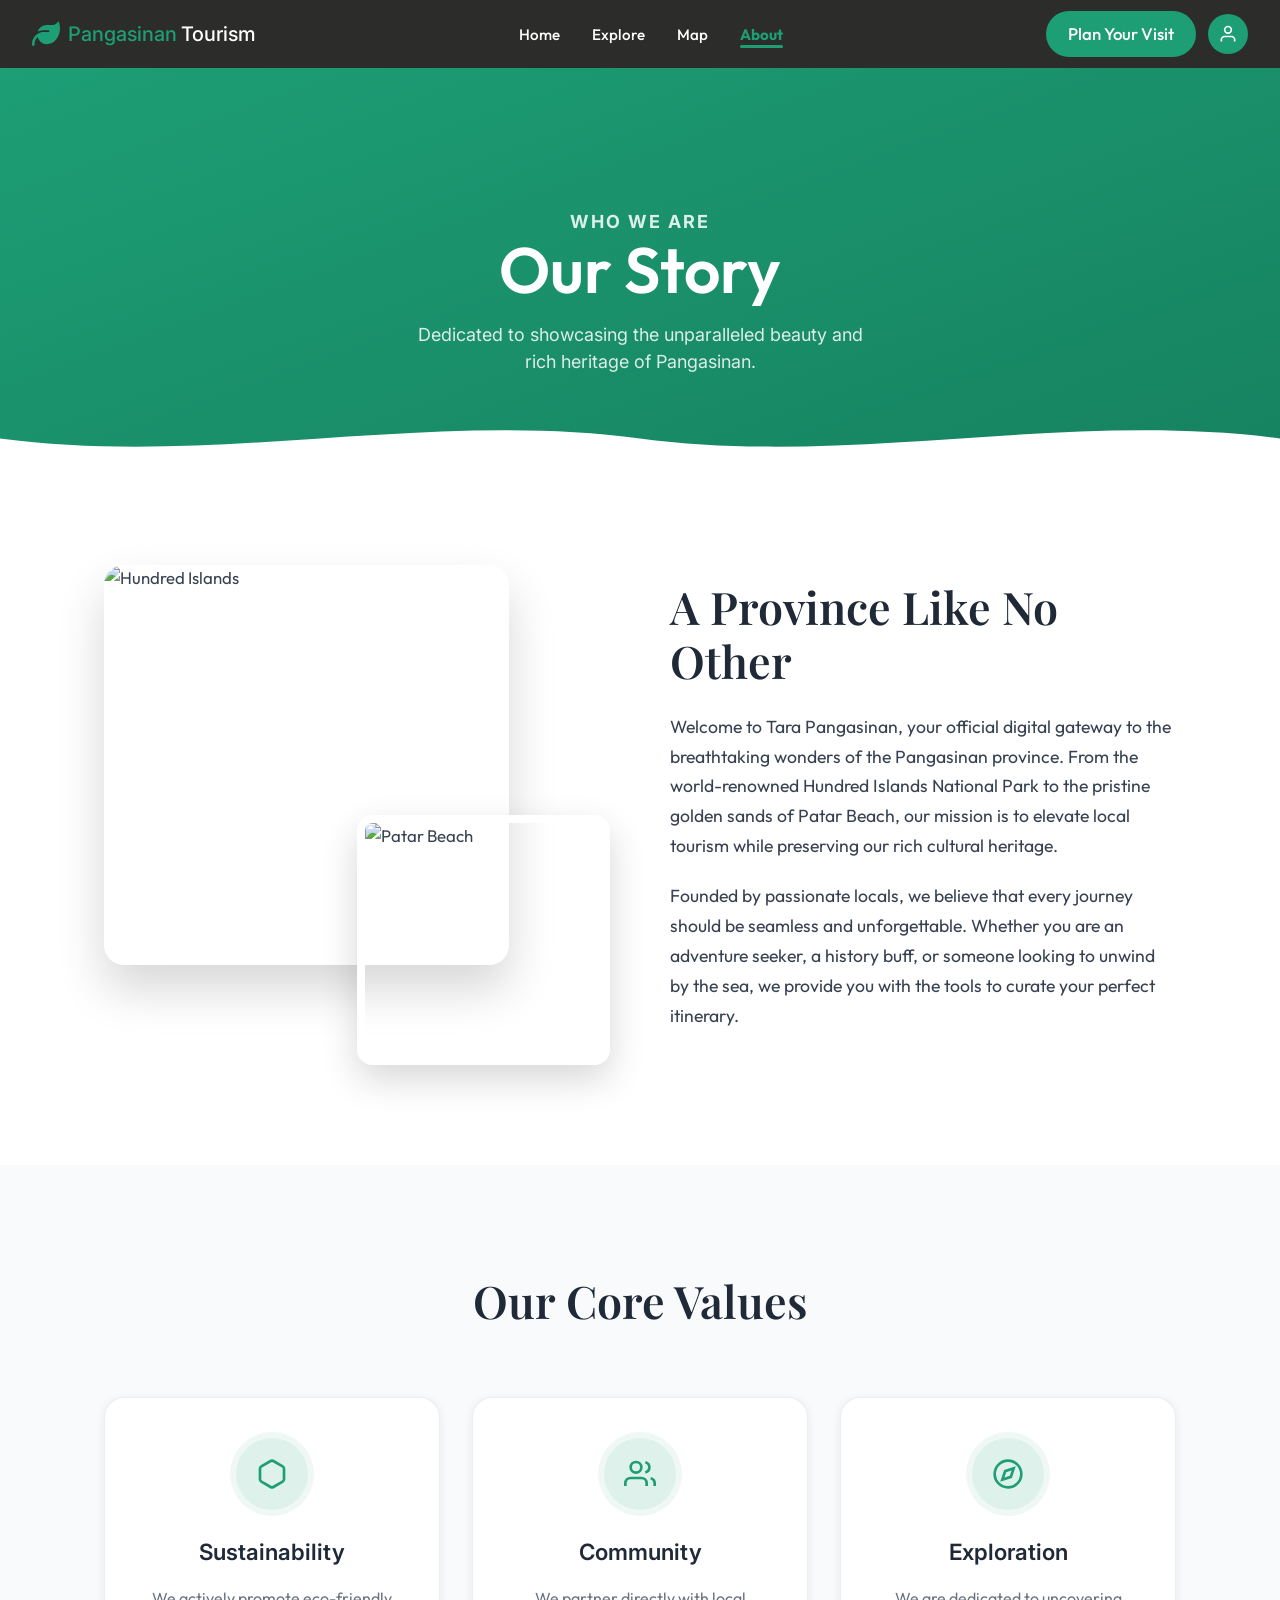
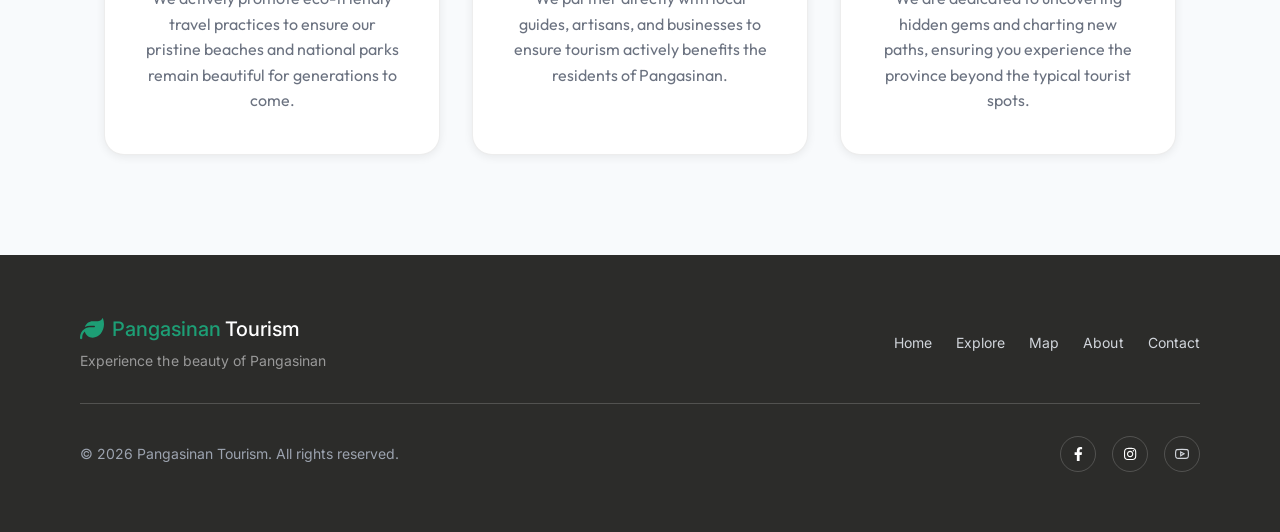
==== about.html @ 825ba8ad "Initial commit" ====
﻿<!DOCTYPE html>
<html lang="en">
<head>
    <meta charset="UTF-8">
    <meta name="viewport" content="width=device-width, initial-scale=1.0">

    <meta name="description" content="Learn about Tara Pangasinan, our mission, and the rich history of the Pangasinan province.">
    <meta property="og:title" content="About | Tara Pangasinan">
    <meta property="og:description" content="Learn about Tara Pangasinan, our mission, and the rich history of the Pangasinan province.">
    <meta property="og:type" content="website">
    <link rel="preconnect" href="https://fonts.googleapis.com">
    <link rel="preconnect" href="https://fonts.gstatic.com" crossorigin>
    <link href="https://fonts.googleapis.com/css2?family=Inter:wght@400;500;600;700&family=Outfit:wght@300;400;500;600;700&family=Playfair+Display:ital,wght@0,400;0,500;0,600;0,700;1,400&display=swap" rel="stylesheet">
    <link rel="stylesheet" href="css/global/variables.css">
    <link rel="stylesheet" href="css/global/base.css">
    <link rel="stylesheet" href="css/global/navbar.css">
    <link rel="stylesheet" href="css/global/footer.css">
    <link rel="stylesheet" href="css/pages/about/main.css">
    <link rel="icon" type="image/svg+xml" href="assets/Home Page/Logo.svg">
    <title>About | Tara Pangasinan</title>
</head>
<body>

    <!-- Navbar -->
    <nav class="navbar">
        <div class="logo">
            <img src="assets/Home Page/Logo.svg" alt="Logo" width="28" height="28">
            <div class="logo-text">
                <span class="green">Pangasinan</span>
                <span class="white">Tourism</span>
            </div>
        </div>
        <ul class="nav-links">
            <li><a href="home.html">Home</a></li>
            <li><a href="explore.html">Explore</a></li>
            <li><a href="map.html">Map</a></li>
            <li><a href="about.html" class="active">About</a></li>
        </ul>
        <div class="nav-action">
            <a href="plan.html" class="btn-primary-outline">Plan Your Visit</a>
            <a href="profile.html" class="nav-profile-icon" title="My Profile">
                <svg width="20" height="20" viewBox="0 0 24 24" fill="none" stroke="currentColor" stroke-width="2"><path d="M20 21v-2a4 4 0 0 0-4-4H8a4 4 0 0 0-4 4v2"></path><circle cx="12" cy="7" r="4"></circle></svg>
            </a>
        </div>
        <div class="hamburger">
            <span></span><span></span><span></span>
        </div>
    </nav>

    <!-- Hero -->
    <header class="about-hero">
        <div class="about-hero-content">
            <p class="about-hero-label">Who We Are</p>
            <h1>Our Story</h1>
            <p>Dedicated to showcasing the unparalleled beauty and rich heritage of Pangasinan.</p>
        </div>
        <svg class="about-hero-wave" viewBox="0 0 1440 64" xmlns="http://www.w3.org/2000/svg" preserveAspectRatio="none">
            <path d="M0,32 C240,64 480,0 720,32 C960,64 1200,0 1440,32 L1440,64 L0,64 Z" fill="#ffffff"/>
        </svg>
    </header>

    <!-- Story Section -->
    <section class="story-section">
        <div class="container story-grid">
            <div class="story-images">
                <img src="https://images.unsplash.com/photo-1544253138-09cb9f3f4e3c?w=800" alt="Hundred Islands" class="story-img-main">
                <img src="https://images.unsplash.com/photo-1507525428034-b723cf961d3e?w=800" alt="Patar Beach" class="story-img-sub">
            </div>
            <div class="story-content">
                <h2>A Province Like No Other</h2>
                <p>Welcome to Tara Pangasinan, your official digital gateway to the breathtaking wonders of the Pangasinan province. From the world-renowned Hundred Islands National Park to the pristine golden sands of Patar Beach, our mission is to elevate local tourism while preserving our rich cultural heritage.</p>
                <p>Founded by passionate locals, we believe that every journey should be seamless and unforgettable. Whether you are an adventure seeker, a history buff, or someone looking to unwind by the sea, we provide you with the tools to curate your perfect itinerary.</p>
            </div>
        </div>
    </section>

    <!-- Values Section -->
    <section class="values-section">
        <div class="container">
            <div class="values-header">
                <h2>Our Core Values</h2>
            </div>
            <div class="values-grid">
                <!-- Value 1 -->
                <div class="value-card">
                    <div class="value-icon">
                        <svg width="32" height="32" viewBox="0 0 24 24" fill="none" stroke="currentColor" stroke-width="2"><path d="M21 16V8a2 2 0 0 0-1-1.73l-7-4a2 2 0 0 0-2 0l-7 4A2 2 0 0 0 3 8v8a2 2 0 0 0 1 1.73l7 4a2 2 0 0 0 2 0l7-4A2 2 0 0 0 21 16z"></path></svg>
                    </div>
                    <h3>Sustainability</h3>
                    <p>We actively promote eco-friendly travel practices to ensure our pristine beaches and national parks remain beautiful for generations to come.</p>
                </div>
                <!-- Value 2 -->
                <div class="value-card">
                    <div class="value-icon">
                        <svg width="32" height="32" viewBox="0 0 24 24" fill="none" stroke="currentColor" stroke-width="2"><path d="M17 21v-2a4 4 0 0 0-4-4H5a4 4 0 0 0-4 4v2"></path><circle cx="9" cy="7" r="4"></circle><path d="M23 21v-2a4 4 0 0 0-3-3.87"></path><path d="M16 3.13a4 4 0 0 1 0 7.75"></path></svg>
                    </div>
                    <h3>Community</h3>
                    <p>We partner directly with local guides, artisans, and businesses to ensure tourism actively benefits the residents of Pangasinan.</p>
                </div>
                <!-- Value 3 -->
                <div class="value-card">
                    <div class="value-icon">
                        <svg width="32" height="32" viewBox="0 0 24 24" fill="none" stroke="currentColor" stroke-width="2"><circle cx="12" cy="12" r="10"></circle><polygon points="16.24 7.76 14.12 14.12 7.76 16.24 9.88 9.88 16.24 7.76"></polygon></svg>
                    </div>
                    <h3>Exploration</h3>
                    <p>We are dedicated to uncovering hidden gems and charting new paths, ensuring you experience the province beyond the typical tourist spots.</p>
                </div>
            </div>
        </div>
    </section>

    <!-- Footer -->
    <footer class="footer-section">
        <div class="footer-wrapper">
            <div class="footer-top">
                <div class="footer-brand">
                    <div class="footer-logo">
                        <img src="assets/Home Page/Logo.svg" alt="Logo" width="24" height="24">
                        <div class="footer-logo-text">
                            <span class="green">Pangasinan</span>
                            <span class="white">Tourism</span>
                        </div>
                    </div>
                    <p class="footer-desc">Experience the beauty of Pangasinan</p>
                </div>
                <div class="footer-links">
                    <a href="home.html">Home</a>
                    <a href="explore.html">Explore</a>
                    <a href="map.html">Map</a>
                    <a href="about.html">About</a>
                    <a href="contact.html">Contact</a>
                </div>
            </div>
            <div class="footer-divider"></div>
            <div class="footer-bottom">
                <p class="footer-copy">&copy; 2026 Pangasinan Tourism. All rights reserved.</p>
                <div class="social-icons">
                    <a href="#" class="social-icon"><img src="assets/Home Page/Facebook.svg" alt="Facebook"></a>
                    <a href="#" class="social-icon"><img src="assets/Home Page/instagram.svg" alt="Instagram"></a>
                    <a href="#" class="social-icon">
                        <svg width="14" height="14" viewBox="0 0 24 24" fill="none" stroke="#D1D5DB" stroke-width="2"><path d="M22.54 6.42a2.78 2.78 0 0 0-1.94-2C18.88 4 12 4 12 4s-6.88 0-8.6.46a2.78 2.78 0 0 0-1.94 2A29 29 0 0 0 1 11.75a29 29 0 0 0 .46 5.33 2.78 2.78 0 0 0 1.94 2C5.12 19.5 12 19.5 12 19.5s6.88 0 8.6-.46a2.78 2.78 0 0 0 1.94-2 29 29 0 0 0 .46-5.33 29 29 0 0 0-.46-5.33z"></path><polygon points="9.75 15.02 15.5 11.75 9.75 8.48 9.75 15.02"></polygon></svg>
                    </a>
                </div>
            </div>
        </div>
    </footer>

    <script src="js/main.js"></script>
</body>
</html>
---- css/global/variables.css ----
:root {
    --primary: #14b8a6;
    /* Teal */
    --primary-dark: #0f766e;
    --dark: #1f2937;
    --dark-footer: #2C2C2A;
    --light: #f8fafc;
    --white: #ffffff;
    --text: #374151;
    --text-light: #6b7280;
    --border: #e5e7eb;

    /* Brand Colors (Guidelines) */
    --brand-green: #1D9E75;
    --brand-green-hover: #168260;
    --off-white: #F1EFE8;
    --placeholder: #B4B2A9;

    /* Category Colors */
    --cat-beach: #0ea5e9;
    --cat-nature: #10b981;
    --cat-historical: #78716c;
    --cat-festival: #f59e0b;
    --cat-food: #ef4444;

    --shadow-sm: 0 1px 4px rgba(0, 0, 0, 0.08), 0 0 0 1px rgba(0, 0, 0, 0.04);
    --shadow: 0 4px 12px rgba(0, 0, 0, 0.10), 0 1px 4px rgba(0, 0, 0, 0.06);
    --shadow-md: 0 8px 20px rgba(0, 0, 0, 0.12), 0 2px 6px rgba(0, 0, 0, 0.07);
    --shadow-lg: 0 16px 32px rgba(0, 0, 0, 0.13), 0 6px 12px rgba(0, 0, 0, 0.07);
}
---- css/global/base.css ----
* {
    margin: 0;
    padding: 0;
    box-sizing: border-box;
}

html {
    scroll-behavior: smooth;
}

body {
    font-family: 'Outfit', sans-serif;
    color: var(--text);
    background-color: var(--light);
    line-height: 1.6;
    font-size: 1.05rem;
}

h1,
h2,
h3,
h4,
h5,
h6 {
    color: var(--dark);
    font-weight: 600;
}

a {
    text-decoration: none;
    color: inherit;
}

.container {
    max-width: 1200px;
    margin: 0 auto;
    padding: 0 5%;
}

.text-center {
    text-align: center;
}

.w-100 {
    width: 100%;
}

.mb-10 {
    margin-bottom: 10px;
}

/* Global Buttons */
.btn-primary {
    display: inline-flex;
    justify-content: center;
    align-items: center;
    background: var(--brand-green);
    color: var(--white);
    border-radius: 99px;
    padding: 12px 24px;
    font-family: 'Inter', sans-serif;
    font-size: 16px;
    font-weight: 500;
    line-height: 24px;
    text-decoration: none;
    transition: background 0.25s, transform 0.2s, box-shadow 0.25s;
    border: none;
    cursor: pointer;
    box-shadow: 0 2px 8px rgba(29, 158, 117, 0.35);
}

.btn-primary:hover {
    background: var(--brand-green-hover);
    box-shadow: 0 4px 14px rgba(29, 158, 117, 0.45);
    transform: translateY(-1px);
}

.btn-outline {
    display: inline-flex;
    justify-content: center;
    align-items: center;
    border: 1.5px solid rgba(44,44,42,0.30);
    color: var(--dark-footer);
    border-radius: 99px;
    padding: 12px 32px;
    font-family: 'Inter', sans-serif;
    font-size: 16px;
    font-weight: 500;
    line-height: 24px;
    text-decoration: none;
    transition: background 0.25s, border-color 0.25s, transform 0.2s;
    background: transparent;
    cursor: pointer;
}

.btn-outline:hover {
    background: rgba(44,44,42,0.06);
    border-color: rgba(44,44,42,0.45);
    transform: translateY(-1px);
}
---- css/global/navbar.css ----
﻿/* ------------------- NAVBAR ------------------- */
.navbar {
    position: fixed;
    top: 0;
    left: 50%;
    transform: translateX(-50%);
    z-index: 1000;
    transition: all 0.3s ease;
    background: var(--dark-footer);
    display: flex;
    width: 100%;
    height: 68px;
    padding: 0 32px;
    justify-content: space-between;
    align-items: center;
}

.navbar.scrolled {
    background: rgba(255, 255, 255, 0.97);
    backdrop-filter: blur(12px);
    box-shadow: 0 2px 16px rgba(0, 0, 0, 0.10), 0 1px 3px rgba(0, 0, 0, 0.06);
}

.logo {
    display: flex;
    align-items: center;
    gap: 8px;
    text-decoration: none;
}

.logo-text {
    display: flex;
    align-items: center;
    gap: 4px;
}

.logo-text .green {
    color: var(--brand-green);
    font-family: 'Inter', sans-serif;
    font-size: 20px;
    font-weight: 500;
}

.logo-text .white {
    color: var(--white);
    font-family: 'Inter', sans-serif;
    font-size: 20px;
    font-weight: 500;
    transition: color 0.3s;
}

.navbar.scrolled .logo-text .white {
    color: var(--dark);
}




.nav-links {
    display: flex;
    list-style: none;
    gap: 2rem;
}

.nav-links a {
    font-family: 'Outfit', sans-serif;
    color: var(--white);
    font-weight: 500;
    font-size: 0.95rem;
}

.navbar.scrolled .nav-links a {
    font-family: 'Outfit', sans-serif;
    color: var(--text);
}

.nav-links a {
    position: relative;
    padding-bottom: 4px;
}

.nav-links a.active {
    color: var(--brand-green);
    font-weight: 700;
}

.nav-links a.active::after {
    content: '';
    position: absolute;
    bottom: 0;
    left: 0;
    width: 100%;
    height: 3px;
    background: var(--brand-green);
    border-radius: 99px;
}

.nav-links a:hover {
    color: var(--brand-green);
}

.navbar.scrolled .nav-links a.active,
.navbar.scrolled .nav-links a:hover {
    color: var(--brand-green);
}



.hamburger {
    display: none;
    cursor: pointer;
}

.hamburger span {
    display: block;
    width: 25px;
    height: 3px;
    background-color: var(--white);
    margin: 5px;
    transition: 0.3s;
}

.navbar.scrolled .hamburger span {
    background-color: var(--dark);
}

@media (max-width: 768px) {
    .nav-links { position: fixed; right: -100%; top: 0; height: 100vh; background: var(--white); flex-direction: column; justify-content: center; width: 70%; transition: 0.3s; box-shadow: -5px 0 15px rgba(0, 0, 0, 0.1); }
    .nav-links.active { right: 0; }
    .nav-links a {
    font-family: 'Outfit', sans-serif; color: var(--dark) !important; font-size: 1.25rem; }
    .hamburger { display: block; z-index: 1001; }
    .hamburger.active span:nth-child(1) { transform: rotate(45deg) translate(5px, 5px); background-color: var(--dark); }
    .hamburger.active span:nth-child(2) { opacity: 0; }
    .hamburger.active span:nth-child(3) { transform: rotate(-45deg) translate(7px, -6px); background-color: var(--dark); }
    .nav-action { display: none; }
}

.btn-primary-outline {
    background: var(--brand-green);
    border: 2px solid var(--brand-green);
    color: var(--white);
    padding: 0.5rem 1.25rem;
    border-radius: 50px;
    font-weight: 500;
    transition: all 0.3s ease;
}

.btn-primary-outline:hover {
    background: var(--brand-green-hover);
    border-color: var(--brand-green-hover);
    color: var(--white);
}

.navbar.scrolled .btn-primary-outline {
    background: var(--brand-green);
    border-color: var(--brand-green);
    color: var(--white);
}

.navbar.scrolled .btn-primary-outline:hover {
    background: var(--brand-green-hover);
    border-color: var(--brand-green-hover);
}

.nav-profile-icon {
    display: inline-flex;
    align-items: center;
    justify-content: center;
    width: 40px;
    height: 40px;
    border-radius: 50%;
    background: var(--brand-green);
    color: var(--white);
    text-decoration: none;
    transition: transform 0.3s, background 0.3s;
}

.nav-profile-icon:hover {
    transform: scale(1.05);
    background: var(--brand-green-hover);
}

.nav-action {
    display: flex;
    align-items: center;
    gap: 12px;
}
---- css/global/footer.css ----
﻿/* ------------------- FOOTER (Mockup 2) ------------------- */
.footer-section {
    display: flex;
    width: 100%;
    margin: 0 auto;
    padding: 60px 80px;
    flex-direction: column;
    align-items: flex-start;
    background: var(--dark-footer);
}

.footer-wrapper {
    display: flex;
    max-width: 1280px;
    width: 100%;
    margin: 0 auto;
    flex-direction: column;
    align-items: flex-start;
    gap: 32px;
    align-self: stretch;
}

.footer-top {
    display: flex;
    justify-content: space-between;
    align-items: center;
    align-self: stretch;
    flex-wrap: wrap;
    gap: 32px;
}

.footer-brand {
    display: flex;
    flex-direction: column;
    align-items: flex-start;
    gap: 8px;
}

.footer-logo {
    display: flex;
    align-items: center;
    gap: 8px;
    align-self: stretch;
}

.footer-logo svg {
    width: 24px;
    height: 24px;
}

.footer-logo-text {
    display: flex;
    align-items: center;
    gap: 4px;
}

.footer-logo-text .green {
    color: var(--brand-green);
    font-family: 'Inter', sans-serif;
    font-size: 20px;
    font-weight: 500;
    line-height: 1.4;
}

.footer-logo-text .white {
    color: var(--white);
    font-family: 'Inter', sans-serif;
    font-size: 20px;
    font-weight: 500;
    line-height: 1.4;
}

.footer-desc {
    color: #999;
    font-family: 'Inter', sans-serif;
    font-size: 14px;
    font-weight: 400;
    line-height: 1.42;
    letter-spacing: 0.041px;
    margin: 0;
}

.footer-links {
    display: flex;
    align-items: flex-start;
    gap: 16px 24px;
    flex-wrap: wrap;
}

.footer-links a {
    color: #D1D5DB;
    font-family: 'Inter', sans-serif;
    font-size: 14px;
    font-weight: 400;
    line-height: 1.42;
    letter-spacing: 0.055px;
    text-decoration: none;
    transition: color 0.3s;
}

.footer-links a:hover {
    color: var(--white);
}

.footer-divider {
    height: 1px;
    align-self: stretch;
    background: rgba(255, 255, 255, 0.18);
    width: 100%;
}

.footer-bottom {
    display: flex;
    justify-content: space-between;
    align-items: center;
    align-self: stretch;
    flex-wrap: wrap;
    gap: 16px;
}

.footer-copy {
    color: #9CA3AF;
    font-family: 'Inter', sans-serif;
    font-size: 14px;
    font-weight: 400;
    line-height: 1.42;
    margin: 0;
}

.social-icons {
    display: flex;
    align-items: flex-start;
    gap: 16px;
}

.social-icon {
    display: flex;
    width: 36px;
    height: 36px;
    justify-content: center;
    align-items: center;
    border-radius: 50%;
    border: 1px solid rgba(255, 255, 255, 0.18);
    transition: background 0.25s, border-color 0.25s, transform 0.2s;
}

.social-icon:hover {
    background: rgba(255, 255, 255, 0.15);
    border-color: rgba(255, 255, 255, 0.40);
    transform: translateY(-2px);
}

@media (max-width: 992px) {
    .footer-section {
        padding: 60px 80px;
    font-family: 'Inter', sans-serif;
    }
}
---- css/pages/about/main.css ----
﻿/* css/pages/about/main.css */

/* Hero */
.about-hero {
    background: linear-gradient(160deg, var(--brand-green) 0%, var(--brand-green-hover) 100%);
    padding: 140px 32px 90px;
    text-align: center;
    color: var(--white);
    position: relative;
    overflow: hidden;
    margin-top: 68px; /* Offset for fixed navbar */
}

.about-hero-content {
    position: relative;
    z-index: 1;
    text-align: center;
    color: var(--white);
}

.about-hero-label {
    font-family: 'Outfit', sans-serif;
    font-size: 0.8rem;
    font-weight: 700;
    letter-spacing: 2px;
    text-transform: uppercase;
    color: rgba(255, 255, 255, 0.75);
    margin-bottom: 12px;
}

.about-hero-content h1 {
    font-family: 'Outfit', sans-serif;
    font-size: 4rem;
    font-weight: 600;
    color: var(--white);
    margin-bottom: 16px;
    line-height: 1.1;
}

.about-hero-content p {
    font-family: 'Inter', sans-serif;
    font-size: 18px;
    color: rgba(255,255,255,0.85);
    max-width: 480px;
    margin: 0 auto;
    line-height: 1.5;
}

.about-hero-wave {
    position: absolute;
    bottom: -1px;
    left: 0;
    width: 100%;
    display: block;
}

/* Story Section */
.story-section {
    padding: 100px 0;
    background: var(--white);
}

.story-grid {
    display: grid;
    grid-template-columns: 1fr 1fr;
    gap: 60px;
    align-items: center;
}

@media (max-width: 900px) {
    .story-grid {
        grid-template-columns: 1fr;
    }
}

.story-images {
    position: relative;
    height: 500px;
}

.story-img-main {
    width: 80%;
    height: 80%;
    object-fit: cover;
    border-radius: 20px;
    position: absolute;
    top: 0;
    left: 0;
    z-index: 1;
    box-shadow: 0 24px 48px rgba(0,0,0,0.16);
}

.story-img-sub {
    width: 50%;
    height: 50%;
    object-fit: cover;
    border-radius: 16px;
    position: absolute;
    bottom: 0;
    right: 0;
    z-index: 2;
    border: 8px solid var(--white);
    box-shadow: 0 14px 36px rgba(0,0,0,0.16);
}

.story-content h2 {
    font-family: 'Playfair Display', serif;
    font-size: 2.8rem;
    font-weight: 600;
    color: var(--dark);
    margin-bottom: 24px;
    line-height: 1.2;
}

.story-content p {
    font-family: 'Outfit', sans-serif;
    font-size: 1.1rem;
    color: var(--text);
    margin-bottom: 20px;
    line-height: 1.7;
}

/* Values Section */
.values-section {
    padding: 100px 0;
    background: var(--light);
}

.values-header {
    text-align: center;
    margin-bottom: 60px;
}

.values-header h2 {
    font-family: 'Playfair Display', serif;
    font-size: 2.8rem;
    font-weight: 600;
    color: var(--dark);
}

.values-grid {
    display: grid;
    grid-template-columns: repeat(3, 1fr);
    gap: 32px;
}

@media (max-width: 900px) {
    .values-grid {
        grid-template-columns: 1fr;
    }
}

.value-card {
    background: var(--white);
    padding: 40px;
    border-radius: 20px;
    text-align: center;
    border: 1px solid rgba(0, 0, 0, 0.07);
    box-shadow: 0 2px 10px rgba(0, 0, 0, 0.07);
    transition: transform 0.3s, box-shadow 0.3s;
}

.value-card:hover {
    transform: translateY(-8px);
    box-shadow: 0 20px 40px rgba(0,0,0,0.12);
}

.value-icon {
    width: 72px;
    height: 72px;
    background: rgba(29, 158, 117, 0.14);
    color: var(--brand-green);
    border-radius: 50%;
    display: inline-flex;
    align-items: center;
    justify-content: center;
    margin: 0 auto 24px;
    box-shadow: 0 0 0 6px rgba(29, 158, 117, 0.07);
}

.value-card h3 {
    font-family: 'Inter', sans-serif;
    font-size: 1.4rem;
    font-weight: 600;
    color: var(--dark);
    margin-bottom: 16px;
}

.value-card p {
    font-family: 'Outfit', sans-serif;
    font-size: 1rem;
    color: var(--text-light);
    line-height: 1.6;
}
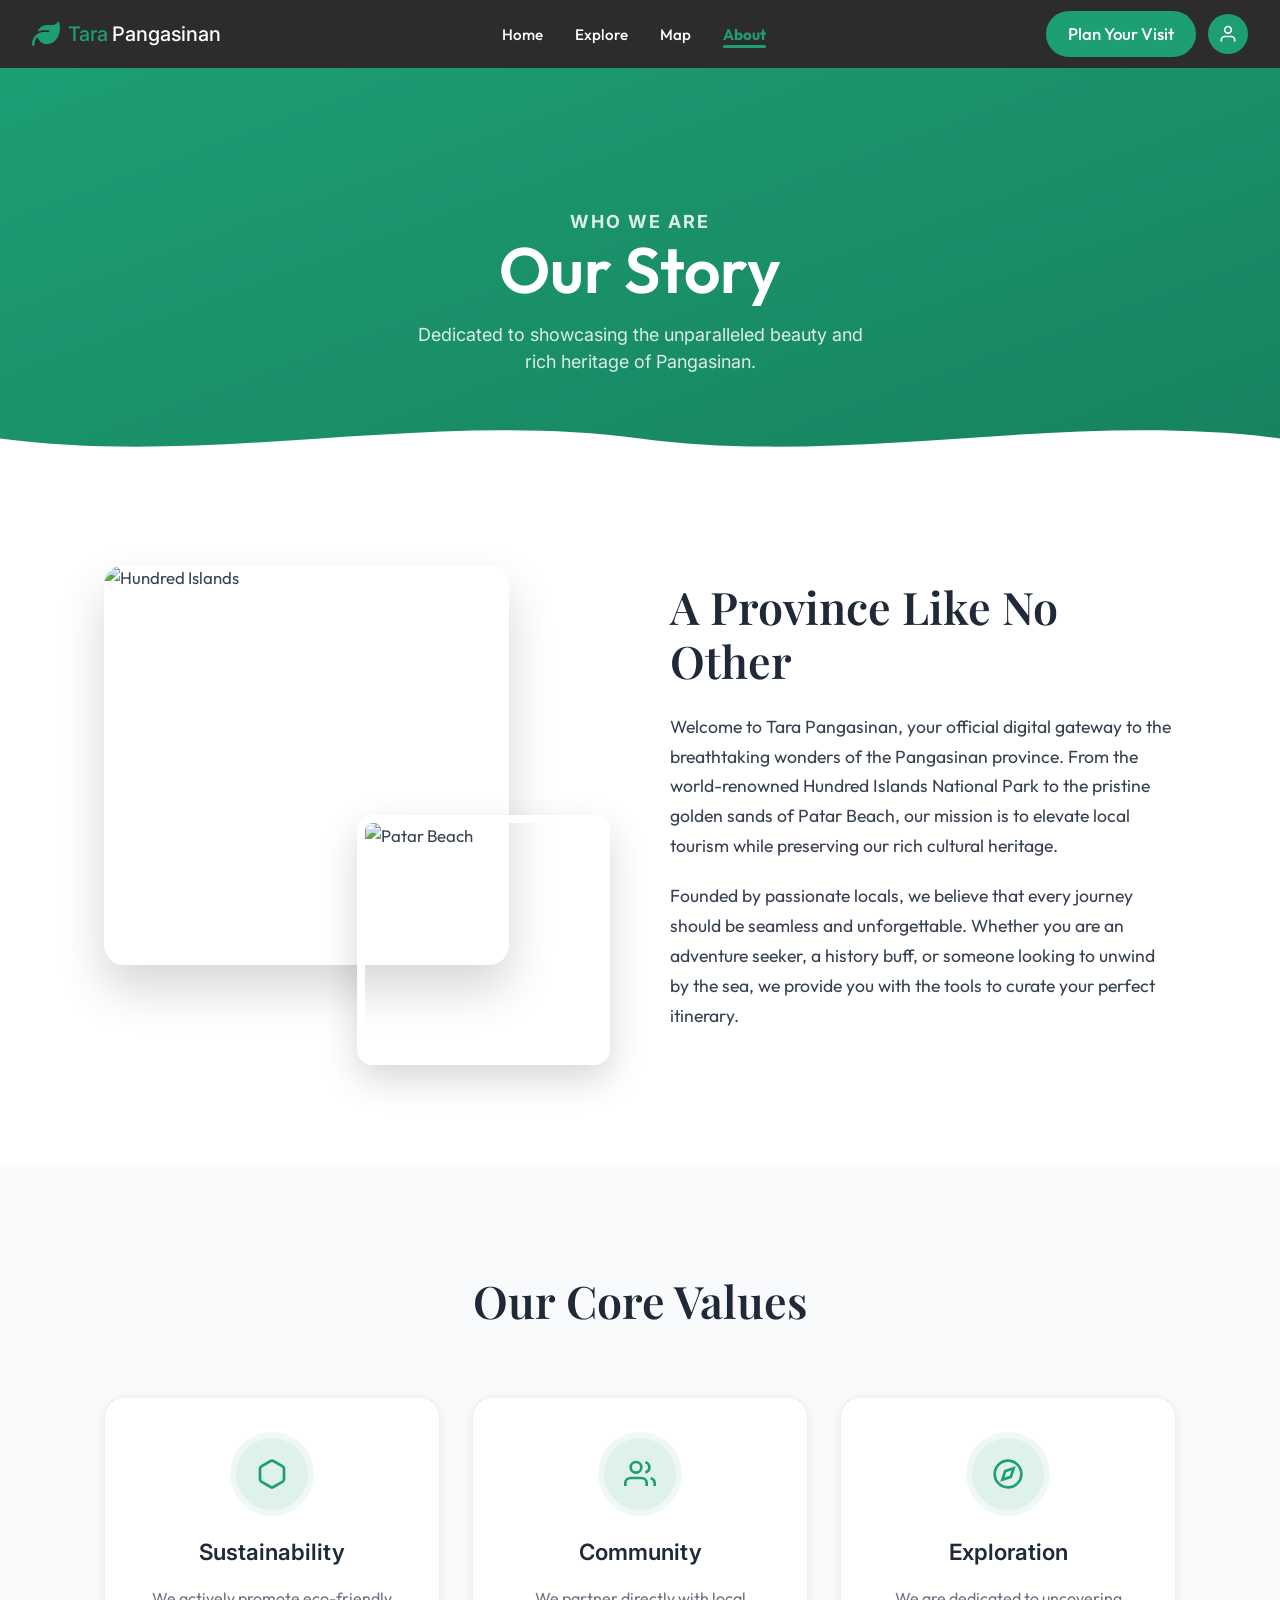
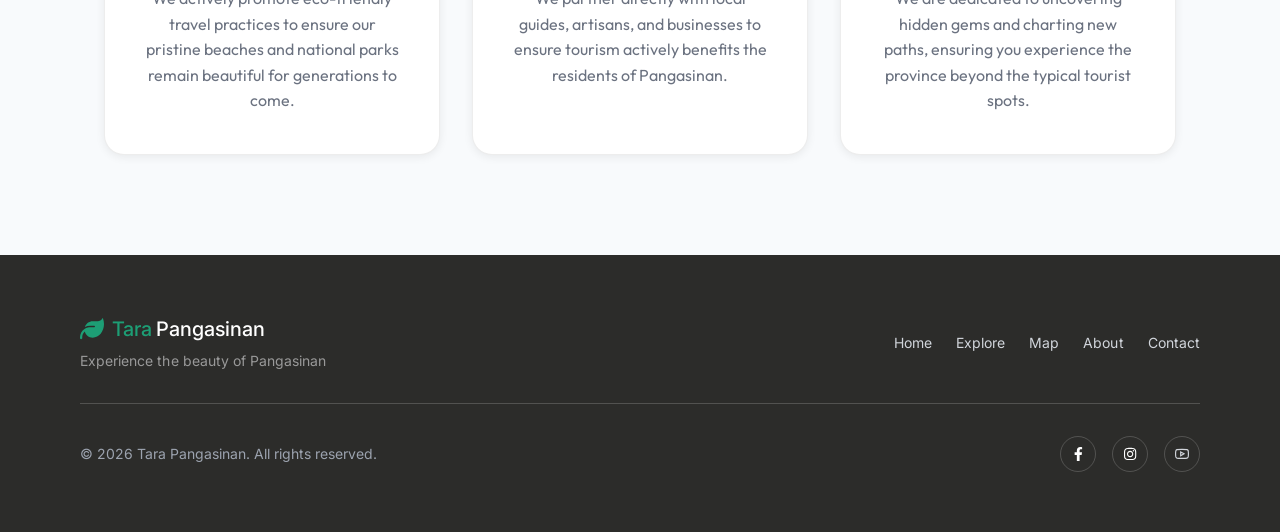
==== commit 5bdbe572: "Final FE BASELINE" ====
--- a/about.html
+++ b/about.html
@@ -26,8 +26,8 @@
         <div class="logo">
             <img src="assets/Home Page/Logo.svg" alt="Logo" width="28" height="28">
             <div class="logo-text">
-                <span class="green">Pangasinan</span>
-                <span class="white">Tourism</span>
+                <span class="green">Tara</span>
+                <span class="white">Pangasinan</span>
             </div>
         </div>
         <ul class="nav-links">
@@ -117,8 +117,8 @@
                     <div class="footer-logo">
                         <img src="assets/Home Page/Logo.svg" alt="Logo" width="24" height="24">
                         <div class="footer-logo-text">
-                            <span class="green">Pangasinan</span>
-                            <span class="white">Tourism</span>
+                            <span class="green">Tara</span>
+                            <span class="white">Pangasinan</span>
                         </div>
                     </div>
                     <p class="footer-desc">Experience the beauty of Pangasinan</p>
@@ -133,7 +133,7 @@
             </div>
             <div class="footer-divider"></div>
             <div class="footer-bottom">
-                <p class="footer-copy">&copy; 2026 Pangasinan Tourism. All rights reserved.</p>
+                <p class="footer-copy">&copy; 2026 Tara Pangasinan. All rights reserved.</p>
                 <div class="social-icons">
                     <a href="#" class="social-icon"><img src="assets/Home Page/Facebook.svg" alt="Facebook"></a>
                     <a href="#" class="social-icon"><img src="assets/Home Page/instagram.svg" alt="Instagram"></a>
--- a/css/global/base.css
+++ b/css/global/base.css
@@ -98,3 +98,93 @@
     border-color: rgba(44,44,42,0.45);
     transform: translateY(-1px);
 }
+
+/* ── SCROLL-TO-TOP BUTTON ────────────────────────────────── */
+.scroll-top-btn {
+    position: fixed;
+    bottom: 32px;
+    right: 32px;
+    width: 44px;
+    height: 44px;
+    border-radius: 50%;
+    background: var(--brand-green, #1D9E75);
+    color: #fff;
+    border: none;
+    cursor: pointer;
+    display: flex;
+    align-items: center;
+    justify-content: center;
+    box-shadow: 0 4px 16px rgba(29, 158, 117, 0.45);
+    opacity: 0;
+    transform: translateY(16px);
+    transition: opacity 0.3s, transform 0.3s, background 0.2s;
+    pointer-events: none;
+    z-index: 900;
+}
+.scroll-top-btn.visible {
+    opacity: 1;
+    transform: translateY(0);
+    pointer-events: auto;
+}
+.scroll-top-btn:hover {
+    background: #168260;
+    box-shadow: 0 6px 20px rgba(29, 158, 117, 0.55);
+    transform: translateY(-2px);
+}
+
+/* ── CARD HEART / SAVE BUTTON ────────────────────────────── */
+.card-heart-btn {
+    position: absolute;
+    top: 10px;
+    right: 10px;
+    width: 34px;
+    height: 34px;
+    border-radius: 50%;
+    background: rgba(255, 255, 255, 0.92);
+    border: none;
+    cursor: pointer;
+    display: flex;
+    align-items: center;
+    justify-content: center;
+    color: #9ca3af;
+    transition: background 0.2s, color 0.2s, transform 0.15s;
+    z-index: 5;
+    flex-shrink: 0;
+}
+.card-heart-btn:hover {
+    background: #fff;
+    color: #e63946;
+    transform: scale(1.12);
+}
+.card-heart-btn.saved {
+    background: #fff;
+    color: #e63946;
+}
+
+/* ── TOAST NOTIFICATIONS ─────────────────────────────────── */
+.tara-toast {
+    position: fixed;
+    bottom: 88px;
+    left: 50%;
+    transform: translateX(-50%) translateY(12px);
+    background: #1e293b;
+    color: #fff;
+    padding: 11px 24px;
+    border-radius: 50px;
+    font-family: 'Inter', sans-serif;
+    font-size: 0.88rem;
+    font-weight: 500;
+    z-index: 9999;
+    opacity: 0;
+    transition: opacity 0.25s, transform 0.25s;
+    white-space: nowrap;
+    box-shadow: 0 8px 24px rgba(0, 0, 0, 0.22);
+    pointer-events: none;
+}
+.tara-toast.visible {
+    opacity: 1;
+    transform: translateX(-50%) translateY(0);
+}
+.tara-toast.tara-toast-success { background: #1D9E75; }
+.tara-toast.tara-toast-info    { background: #374151; }
+.tara-toast.tara-toast-error   { background: #dc2626; }
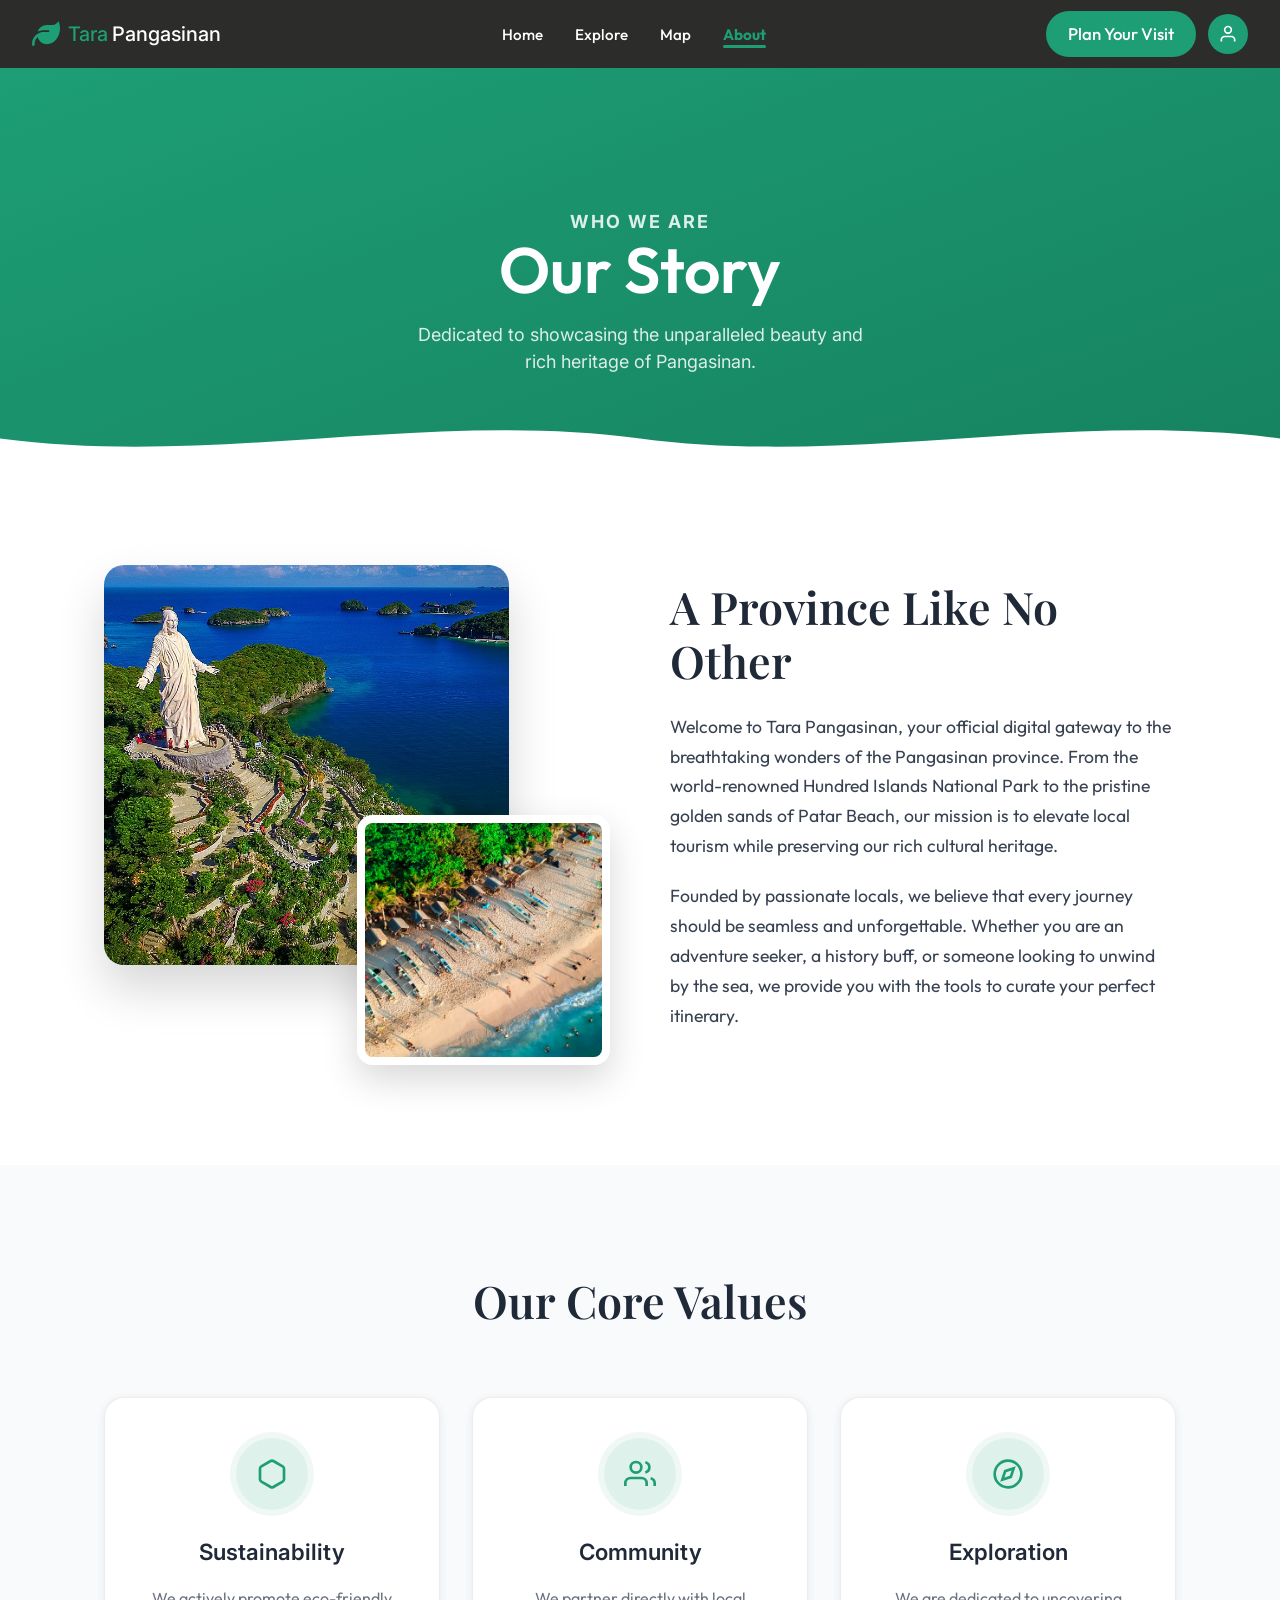
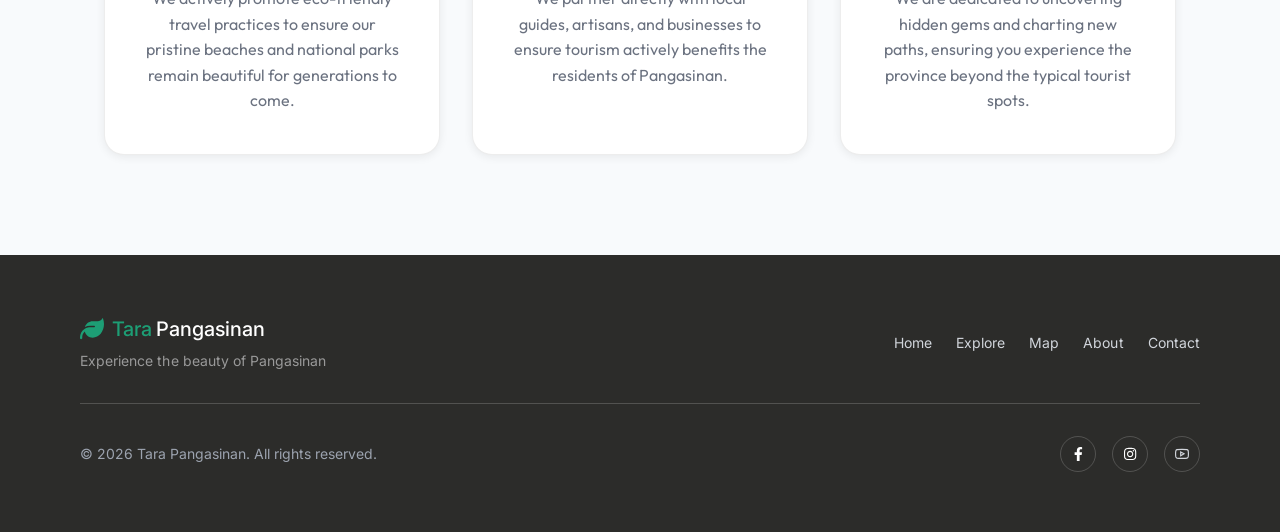
==== commit b23d01e6: "Finalized FE" ====
--- a/about.html
+++ b/about.html
@@ -1,4 +1,4 @@
-﻿<!DOCTYPE html>
+<!DOCTYPE html>
 <html lang="en">
 <head>
     <meta charset="UTF-8">
@@ -7,6 +7,7 @@
     <meta name="description" content="Learn about Tara Pangasinan, our mission, and the rich history of the Pangasinan province.">
     <meta property="og:title" content="About | Tara Pangasinan">
     <meta property="og:description" content="Learn about Tara Pangasinan, our mission, and the rich history of the Pangasinan province.">
+    <meta property="og:image" content="assets/images/backgrounds/headerbg.jpg">
     <meta property="og:type" content="website">
     <link rel="preconnect" href="https://fonts.googleapis.com">
     <link rel="preconnect" href="https://fonts.gstatic.com" crossorigin>
@@ -16,7 +17,7 @@
     <link rel="stylesheet" href="css/global/navbar.css">
     <link rel="stylesheet" href="css/global/footer.css">
     <link rel="stylesheet" href="css/pages/about/main.css">
-    <link rel="icon" type="image/svg+xml" href="assets/Home Page/Logo.svg">
+    <link rel="icon" type="image/svg+xml" href="assets/icons/logo.svg">
     <title>About | Tara Pangasinan</title>
 </head>
 <body>
@@ -24,7 +25,7 @@
     <!-- Navbar -->
     <nav class="navbar">
         <div class="logo">
-            <img src="assets/Home Page/Logo.svg" alt="Logo" width="28" height="28">
+            <img src="assets/icons/logo.svg" alt="Logo" width="28" height="28">
             <div class="logo-text">
                 <span class="green">Tara</span>
                 <span class="white">Pangasinan</span>
@@ -63,8 +64,8 @@
     <section class="story-section">
         <div class="container story-grid">
             <div class="story-images">
-                <img src="https://images.unsplash.com/photo-1544253138-09cb9f3f4e3c?w=800" alt="Hundred Islands" class="story-img-main">
-                <img src="https://images.unsplash.com/photo-1507525428034-b723cf961d3e?w=800" alt="Patar Beach" class="story-img-sub">
+                <img src="assets/images/nature/hundred-island-national-park.jpg" alt="Hundred Islands" class="story-img-main">
+                <img src="assets/images/beaches/bolinao-patar-beach-1.jpg" alt="Patar Beach" class="story-img-sub">
             </div>
             <div class="story-content">
                 <h2>A Province Like No Other</h2>
@@ -115,7 +116,7 @@
             <div class="footer-top">
                 <div class="footer-brand">
                     <div class="footer-logo">
-                        <img src="assets/Home Page/Logo.svg" alt="Logo" width="24" height="24">
+                        <img src="assets/icons/logo.svg" alt="Logo" width="24" height="24">
                         <div class="footer-logo-text">
                             <span class="green">Tara</span>
                             <span class="white">Pangasinan</span>
@@ -135,8 +136,8 @@
             <div class="footer-bottom">
                 <p class="footer-copy">&copy; 2026 Tara Pangasinan. All rights reserved.</p>
                 <div class="social-icons">
-                    <a href="#" class="social-icon"><img src="assets/Home Page/Facebook.svg" alt="Facebook"></a>
-                    <a href="#" class="social-icon"><img src="assets/Home Page/instagram.svg" alt="Instagram"></a>
+                    <a href="#" class="social-icon"><img src="assets/icons/facebook.svg" alt="Facebook"></a>
+                    <a href="#" class="social-icon"><img src="assets/icons/instagram.svg" alt="Instagram"></a>
                     <a href="#" class="social-icon">
                         <svg width="14" height="14" viewBox="0 0 24 24" fill="none" stroke="#D1D5DB" stroke-width="2"><path d="M22.54 6.42a2.78 2.78 0 0 0-1.94-2C18.88 4 12 4 12 4s-6.88 0-8.6.46a2.78 2.78 0 0 0-1.94 2A29 29 0 0 0 1 11.75a29 29 0 0 0 .46 5.33 2.78 2.78 0 0 0 1.94 2C5.12 19.5 12 19.5 12 19.5s6.88 0 8.6-.46a2.78 2.78 0 0 0 1.94-2 29 29 0 0 0 .46-5.33 29 29 0 0 0-.46-5.33z"></path><polygon points="9.75 15.02 15.5 11.75 9.75 8.48 9.75 15.02"></polygon></svg>
                     </a>
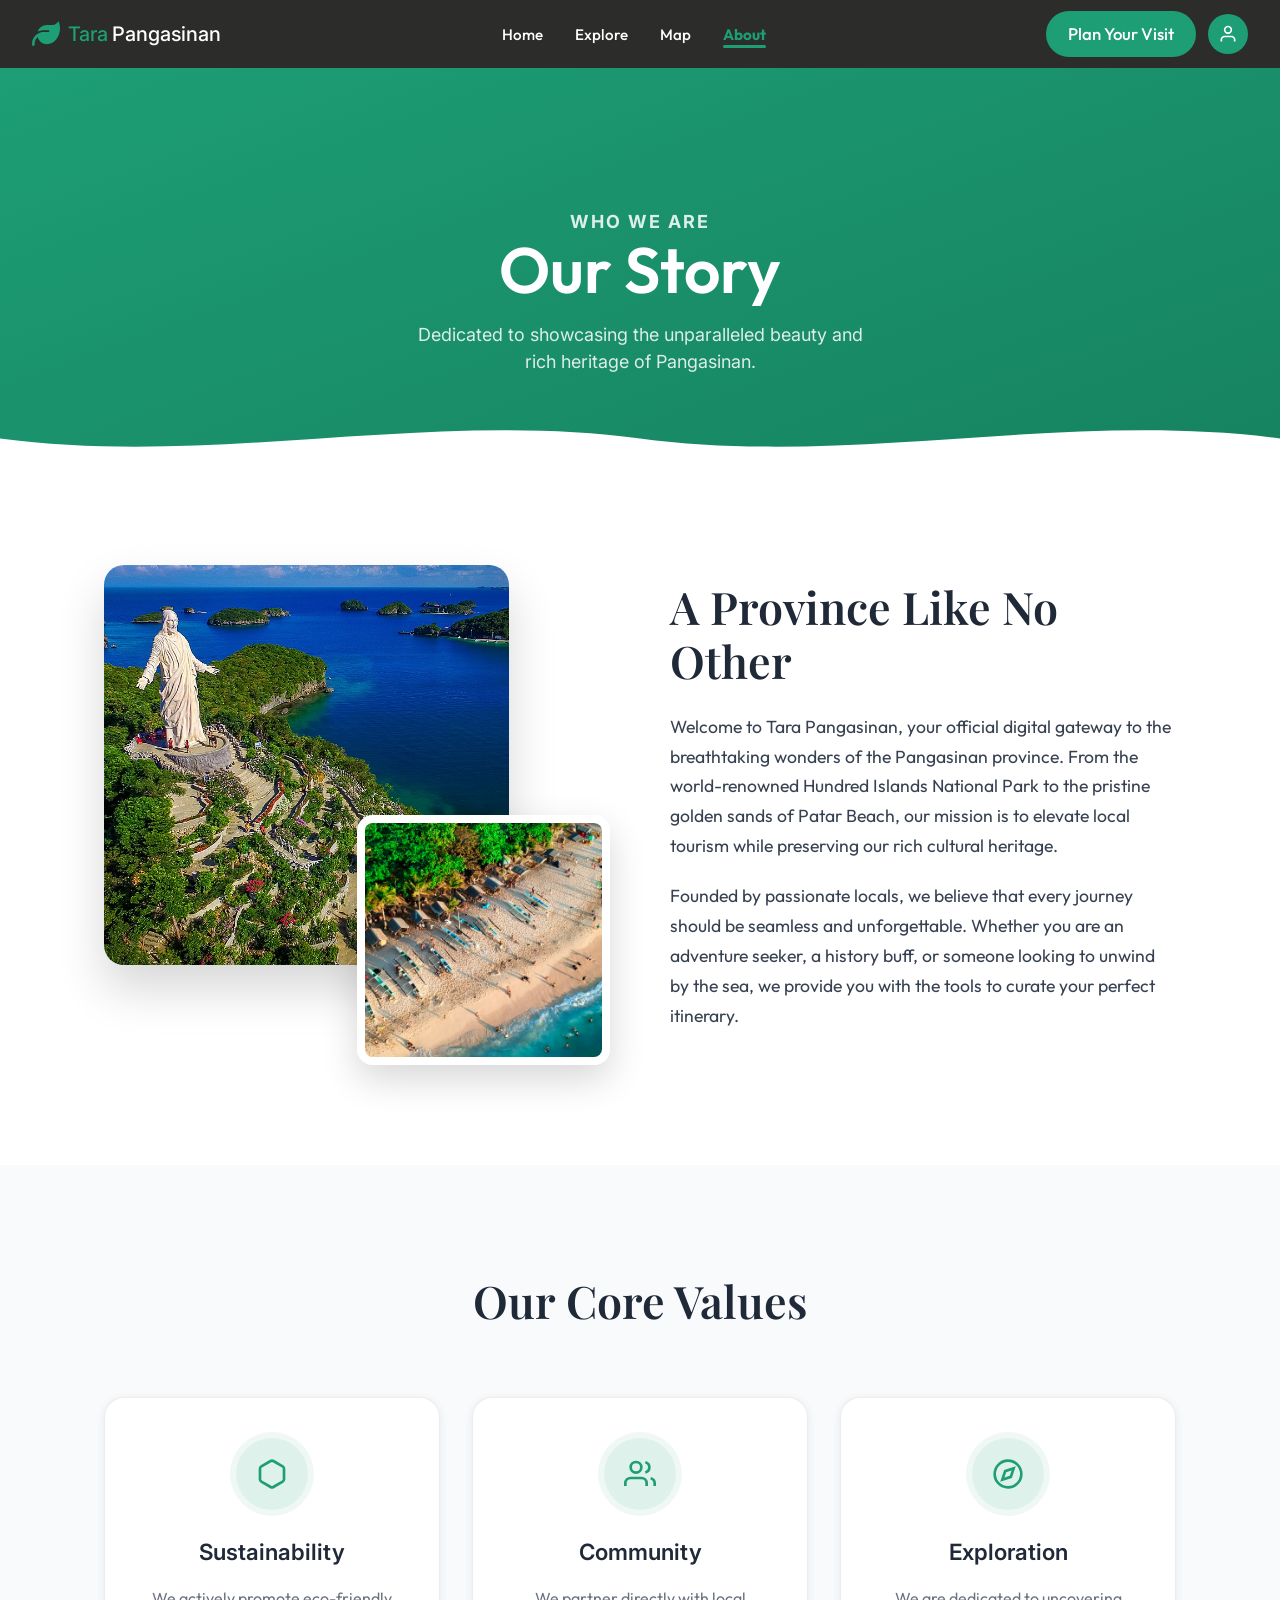
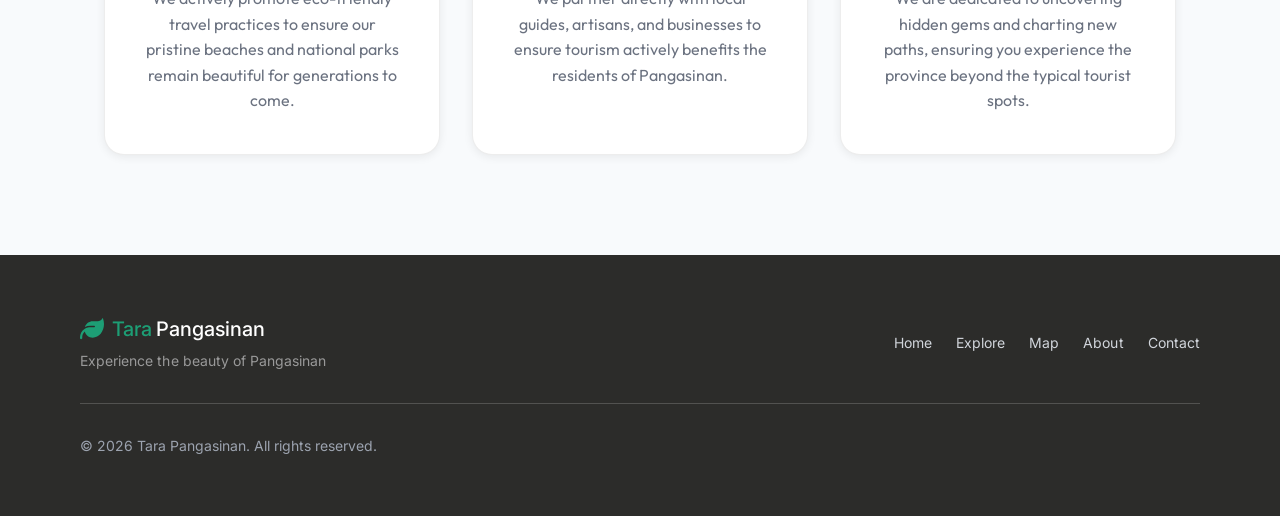
==== commit 25ddfb00: "feat: Finalize review system, backend APIs, and UI/UX polish This commit finalizes the core features" ====
--- a/about.html
+++ b/about.html
@@ -23,30 +23,7 @@
 <body>
 
     <!-- Navbar -->
-    <nav class="navbar">
-        <div class="logo">
-            <img src="assets/icons/logo.svg" alt="Logo" width="28" height="28">
-            <div class="logo-text">
-                <span class="green">Tara</span>
-                <span class="white">Pangasinan</span>
-            </div>
-        </div>
-        <ul class="nav-links">
-            <li><a href="home.html">Home</a></li>
-            <li><a href="explore.html">Explore</a></li>
-            <li><a href="map.html">Map</a></li>
-            <li><a href="about.html" class="active">About</a></li>
-        </ul>
-        <div class="nav-action">
-            <a href="plan.html" class="btn-primary-outline">Plan Your Visit</a>
-            <a href="profile.html" class="nav-profile-icon" title="My Profile">
-                <svg width="20" height="20" viewBox="0 0 24 24" fill="none" stroke="currentColor" stroke-width="2"><path d="M20 21v-2a4 4 0 0 0-4-4H8a4 4 0 0 0-4 4v2"></path><circle cx="12" cy="7" r="4"></circle></svg>
-            </a>
-        </div>
-        <div class="hamburger">
-            <span></span><span></span><span></span>
-        </div>
-    </nav>
+    <header id="navbar-placeholder"></header>
 
     <!-- Hero -->
     <header class="about-hero">
@@ -111,41 +88,10 @@
     </section>
 
     <!-- Footer -->
-    <footer class="footer-section">
-        <div class="footer-wrapper">
-            <div class="footer-top">
-                <div class="footer-brand">
-                    <div class="footer-logo">
-                        <img src="assets/icons/logo.svg" alt="Logo" width="24" height="24">
-                        <div class="footer-logo-text">
-                            <span class="green">Tara</span>
-                            <span class="white">Pangasinan</span>
-                        </div>
-                    </div>
-                    <p class="footer-desc">Experience the beauty of Pangasinan</p>
-                </div>
-                <div class="footer-links">
-                    <a href="home.html">Home</a>
-                    <a href="explore.html">Explore</a>
-                    <a href="map.html">Map</a>
-                    <a href="about.html">About</a>
-                    <a href="contact.html">Contact</a>
-                </div>
-            </div>
-            <div class="footer-divider"></div>
-            <div class="footer-bottom">
-                <p class="footer-copy">&copy; 2026 Tara Pangasinan. All rights reserved.</p>
-                <div class="social-icons">
-                    <a href="#" class="social-icon"><img src="assets/icons/facebook.svg" alt="Facebook"></a>
-                    <a href="#" class="social-icon"><img src="assets/icons/instagram.svg" alt="Instagram"></a>
-                    <a href="#" class="social-icon">
-                        <svg width="14" height="14" viewBox="0 0 24 24" fill="none" stroke="#D1D5DB" stroke-width="2"><path d="M22.54 6.42a2.78 2.78 0 0 0-1.94-2C18.88 4 12 4 12 4s-6.88 0-8.6.46a2.78 2.78 0 0 0-1.94 2A29 29 0 0 0 1 11.75a29 29 0 0 0 .46 5.33 2.78 2.78 0 0 0 1.94 2C5.12 19.5 12 19.5 12 19.5s6.88 0 8.6-.46a2.78 2.78 0 0 0 1.94-2 29 29 0 0 0 .46-5.33 29 29 0 0 0-.46-5.33z"></path><polygon points="9.75 15.02 15.5 11.75 9.75 8.48 9.75 15.02"></polygon></svg>
-                    </a>
-                </div>
-            </div>
-        </div>
-    </footer>
+    <footer id="footer-placeholder"></footer>
 
+    <script src="js/components.js"></script>
+    <script src="js/api.js"></script>
     <script src="js/main.js"></script>
 </body>
 </html>
--- a/css/global/base.css
+++ b/css/global/base.css
@@ -29,6 +29,7 @@
 a {
     text-decoration: none;
     color: inherit;
+    transition: color 0.2s ease, opacity 0.2s ease;
 }
 
 .container {
@@ -97,6 +98,16 @@
     background: rgba(44,44,42,0.06);
     border-color: rgba(44,44,42,0.45);
     transform: translateY(-1px);
+}
+
+/* Accessibility: Focus States */
+a:focus-visible,
+button:focus-visible,
+input:focus-visible,
+select:focus-visible,
+textarea:focus-visible {
+    outline: 2px solid var(--brand-green);
+    outline-offset: 3px;
 }
 
 /* ── SCROLL-TO-TOP BUTTON ────────────────────────────────── */
--- a/css/global/navbar.css
+++ b/css/global/navbar.css
@@ -1,4 +1,4 @@
-﻿/* ------------------- NAVBAR ------------------- */
+/* ------------------- NAVBAR ------------------- */
 .navbar {
     position: fixed;
     top: 0;
@@ -67,16 +67,13 @@
     color: var(--white);
     font-weight: 500;
     font-size: 0.95rem;
+    position: relative;
+    padding-bottom: 4px;
+    transition: color 0.3s ease;
 }
 
 .navbar.scrolled .nav-links a {
-    font-family: 'Outfit', sans-serif;
     color: var(--text);
-}
-
-.nav-links a {
-    position: relative;
-    padding-bottom: 4px;
 }
 
 .nav-links a.active {
@@ -84,15 +81,21 @@
     font-weight: 700;
 }
 
-.nav-links a.active::after {
+.nav-links a::after {
     content: '';
     position: absolute;
     bottom: 0;
     left: 0;
-    width: 100%;
+    width: 0;
     height: 3px;
     background: var(--brand-green);
     border-radius: 99px;
+    transition: width 0.3s ease;
+}
+
+.nav-links a:hover::after,
+.nav-links a.active::after {
+    width: 100%;
 }
 
 .nav-links a:hover {
